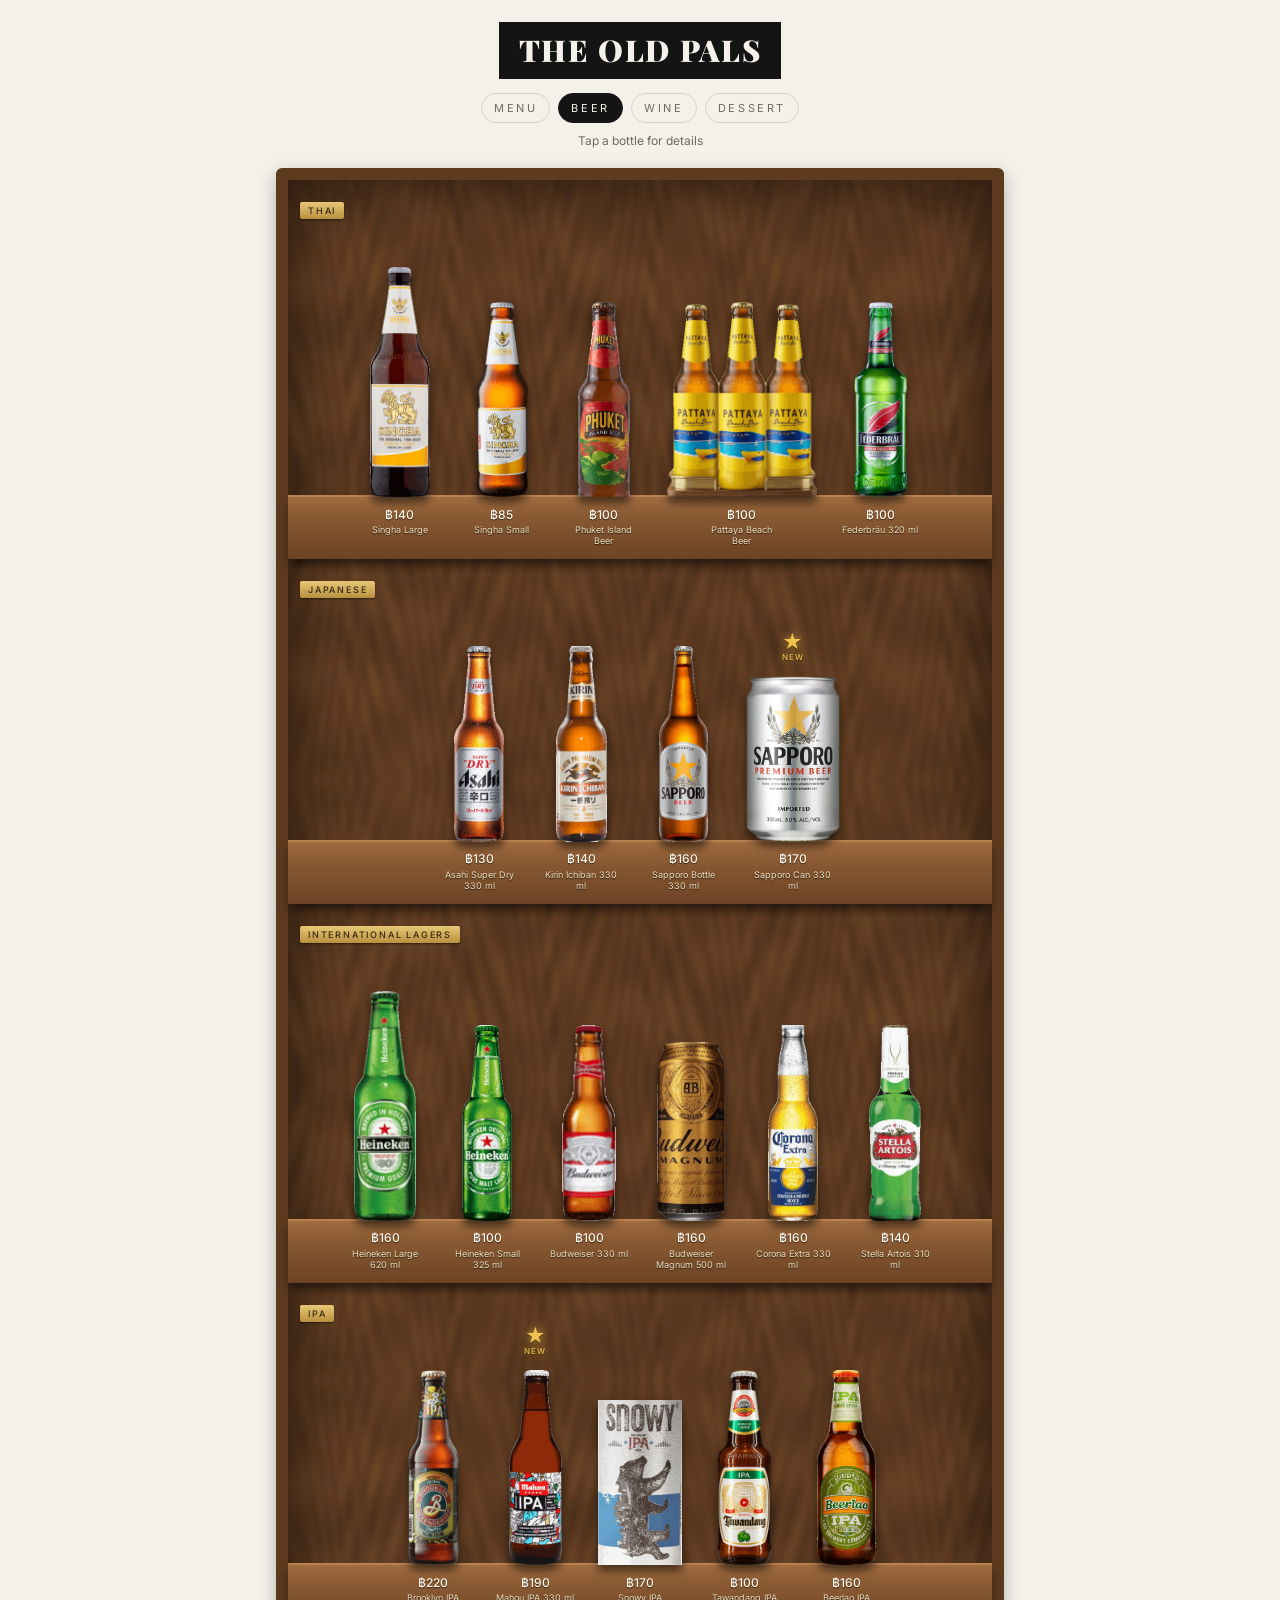
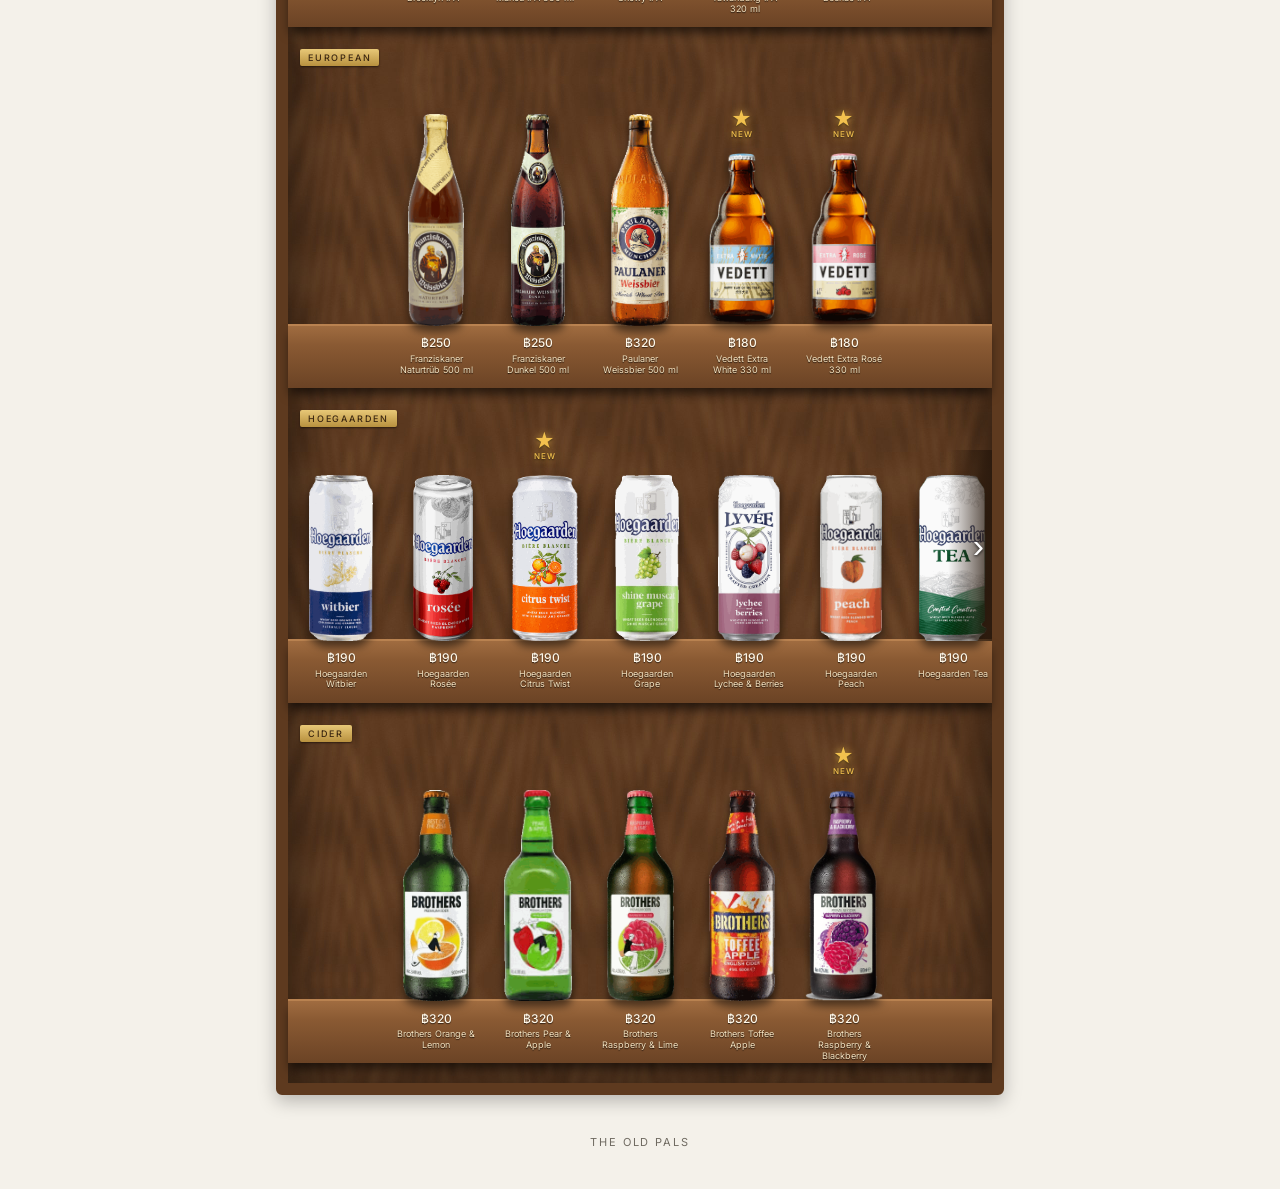
==== beer.html @ 21e3bc86 "Dessert: remove Strawberry Cheesecake; wrap shelves into rows so nothing scrolls sideways Co-Authore" ====
<!DOCTYPE html>
<html lang="en">
<head>
<meta charset="utf-8">
<meta name="viewport" content="width=device-width, initial-scale=1, viewport-fit=cover">
<title>The Old Pals — Beer</title>
<meta name="theme-color" content="#111111">
<meta name="description" content="The Old Pals beer shelf">
<link rel="preconnect" href="https://fonts.googleapis.com">
<link rel="preconnect" href="https://fonts.gstatic.com" crossorigin>
<link href="https://fonts.googleapis.com/css2?family=Playfair+Display:wght@700;900&family=Inter:wght@400;500&display=swap" rel="stylesheet">
<link rel="stylesheet" href="shelf.css?v=6">
</head>
<body data-menu="beer.json">

<header>
  <div class="wordmark">The Old Pals</div>
  <nav>
    <a href="./">Menu</a>
    <a href="beer.html" aria-current="page">Beer</a>
    <a href="wine.html">Wine</a>
    <a href="dessert.html">Dessert</a>
  </nav>
  <p class="hint">Tap a bottle for details</p>
</header>

<main>
  <div class="cabinet" id="cabinet"><div class="state">Loading…</div></div>
</main>

<footer>The Old Pals</footer>

<div id="card" role="dialog" aria-modal="true" aria-labelledby="cardName">
  <div class="sheet">
    <button id="closeBtn" aria-label="Close">&times;</button>
    <img id="cardImg" alt="">
    <h2 id="cardName"></h2>
    <div class="meta" id="cardMeta"></div>
    <span class="new" id="cardNew">&#9733; NEW</span>
    <div class="vivino" id="cardVivino"></div>
    <div class="taste" id="cardTaste"></div>
    <p id="cardDetail"></p>
    <div class="price" id="cardPrice"></div>
  </div>
</div>

<script src="shelf.js?v=6"></script>
</body>
</html>
---- shelf.css ----
/* Shared look for beer.html and wine.html. Matches index.html (paper + ink). */
:root{
  --paper:#f4f1ea;
  --ink:#141414;
  --muted:#6f6a61;
  --gold:#f2c14e;
  --wood:#3b2414;
  --plank:#8a5a33;
  --plank-edge:#5e3a1f;
  --bottle-h:clamp(150px,36vw,230px);
}
*{box-sizing:border-box}
html,body{margin:0;padding:0}
body{
  background:var(--paper);
  color:var(--ink);
  font-family:'Inter',system-ui,-apple-system,'Segoe UI',sans-serif;
  -webkit-text-size-adjust:100%;
  padding-bottom:env(safe-area-inset-bottom);
}
header{text-align:center;padding:22px 16px 14px}
.wordmark{
  display:inline-block;background:var(--ink);color:var(--paper);
  font-family:'Playfair Display',Georgia,serif;font-weight:900;
  font-size:clamp(20px,6.2vw,30px);line-height:1.08;letter-spacing:.055em;
  padding:12px 20px 13px;text-transform:uppercase;
}
nav{display:flex;justify-content:center;gap:8px;margin-top:14px;flex-wrap:wrap}
nav a{
  font-size:11px;letter-spacing:.24em;text-transform:uppercase;
  color:var(--muted);text-decoration:none;padding:7px 12px;border:1px solid #d8d2c6;border-radius:999px;
}
nav a[aria-current="page"]{background:var(--ink);color:var(--paper);border-color:var(--ink)}
.hint{text-align:center;color:var(--muted);font-size:12px;margin:10px 16px 0}

main{max-width:760px;margin:0 auto;padding:6px 16px 40px}

/* The cabinet: big wooden background behind all shelves */
.cabinet{
  background:var(--wood) url('shelf_images/wood.jpg') center top/600px auto repeat;
  border:12px solid var(--plank-edge);
  border-radius:6px;
  box-shadow:inset 0 0 60px rgba(0,0,0,.65), 0 6px 18px rgba(0,0,0,.25);
  padding:14px 0 6px;
}
.shelf{position:relative;margin-bottom:14px}
.sign{ /* small brass plate naming the shelf */
  position:relative;display:inline-block;margin:8px 0 0 12px;z-index:2;
  font-size:9px;letter-spacing:.2em;text-transform:uppercase;font-weight:500;
  color:#3a2610;background:linear-gradient(#e8c877,#b8913f);
  padding:3px 8px;border-radius:2px;box-shadow:0 1px 2px rgba(0,0,0,.5);
}
.shelf::after{ /* the plank the bottles stand on */
  content:"";position:absolute;left:0;right:0;bottom:0;height:34px;
  background:linear-gradient(#a06c40 0,#8a5a33 30%,#6b4325 100%);
  border-top:2px solid #b98250;
  box-shadow:0 8px 10px -2px rgba(0,0,0,.6);
  z-index:0;
}
.row{
  position:relative;z-index:1;
  display:flex;align-items:flex-end;gap:clamp(8px,3vw,24px);
  padding:48px 14px 0;
  overflow-x:auto;scrollbar-width:none;-webkit-overflow-scrolling:touch;
}
.row::-webkit-scrollbar{display:none}
.more{ /* right-edge arrow, shown only when the shelf scrolls */
  position:absolute;right:0;top:48px;bottom:34px;z-index:3;width:44px;
  display:none;align-items:center;justify-content:flex-end;padding:0 8px 0 0;
  border:0;cursor:pointer;color:#fff;font-size:34px;line-height:1;
  background:linear-gradient(to right,rgba(40,24,12,0),rgba(40,24,12,.85));
  text-shadow:0 1px 3px rgba(0,0,0,.8);
  animation:nudge 1.6s ease-in-out infinite;
}
.shelf.has-more .more{display:flex}
@keyframes nudge{50%{padding-right:2px}}
@media (prefers-reduced-motion:reduce){.more{animation:none}}
/* centred when it fits, scrollable from the first bottle when it doesn't */
.row>:first-child{margin-left:auto}
.row>:last-child{margin-right:auto}

.item{
  position:relative;flex:0 0 auto;
  display:flex;flex-direction:column;align-items:center;
  background:none;border:0;padding:0;margin:0;cursor:pointer;font:inherit;color:inherit;
}
.item img{
  display:block;height:var(--bottle-h);width:auto;
  filter:drop-shadow(0 6px 4px rgba(0,0,0,.55));
  transition:transform .15s ease;
}
.item:hover img,.item:focus-visible img{transform:translateY(-4px)}
.item:focus-visible{outline:2px solid var(--gold);outline-offset:4px;border-radius:4px}
.tag{ /* price tag sits on the front of the plank */
  height:34px;display:flex;align-items:center;justify-content:center;
  font-size:12px;font-weight:500;color:#fff8ea;white-space:nowrap;
  text-shadow:0 1px 1px rgba(0,0,0,.6);
  max-width:120px;overflow:hidden;text-overflow:ellipsis;
}
.label{ /* item name under the price, only with "showNames" */
  width:78px;height:34px;margin-top:-6px;
  font-size:9px;line-height:1.2;text-align:center;color:#f3e2c0;
  text-shadow:0 1px 1px rgba(0,0,0,.7);
  display:-webkit-box;-webkit-line-clamp:3;-webkit-box-orient:vertical;overflow:hidden;
}
.show-names .shelf::after{height:62px}
.show-names .more{bottom:62px}
.star{
  position:absolute;top:-44px;left:50%;transform:translateX(-50%);
  display:flex;flex-direction:column;align-items:center;gap:1px;
  color:var(--gold);font-size:20px;line-height:1;
  text-shadow:0 0 8px rgba(242,193,78,.8),0 1px 2px rgba(0,0,0,.7);
  animation:twinkle 1.8s ease-in-out infinite;
}
.star small{font-size:8px;letter-spacing:.12em;font-weight:500}
@keyframes twinkle{50%{transform:translateX(-50%) scale(1.15)}}
@media (prefers-reduced-motion:reduce){.star{animation:none}}

.state{text-align:center;color:var(--muted);font-size:14px;padding:48px 8px;line-height:1.7}
.state code{font-family:ui-monospace,Menlo,monospace;background:#e7e2d7;padding:2px 6px;border-radius:3px;font-size:13px}
.cabinet .state{color:#e9dccb}
.cabinet .state code{background:rgba(0,0,0,.35)}
footer{text-align:center;color:var(--muted);font-size:11px;letter-spacing:.18em;text-transform:uppercase;padding:0 16px 40px}

/* Detail card */
#card{
  position:fixed;inset:0;z-index:99;display:none;
  background:rgba(10,10,10,.82);
  align-items:center;justify-content:center;padding:16px;
}
#card.open{display:flex}
.sheet{
  position:relative;background:var(--paper);border-radius:8px;
  width:100%;max-width:420px;max-height:90vh;overflow:auto;
  padding:22px 20px 24px;text-align:center;
}
.sheet img{height:min(46vh,320px);width:auto;max-width:100%;filter:drop-shadow(0 6px 6px rgba(0,0,0,.35))}
.sheet h2{font-family:'Playfair Display',Georgia,serif;font-weight:700;font-size:24px;margin:12px 0 4px}
.sheet .new{display:inline-block;background:var(--ink);color:var(--gold);font-size:10px;letter-spacing:.2em;padding:4px 8px;border-radius:3px;margin-bottom:6px}
.sheet p{color:var(--muted);font-size:14px;line-height:1.6;margin:6px 0 12px;white-space:pre-line;text-align:left}
.sheet .meta{color:var(--muted);font-size:12px;letter-spacing:.14em;text-transform:uppercase;margin:0 0 8px}
.sheet .meta:empty,.sheet .vivino:empty,.sheet .taste:empty{display:none}
.sheet .vivino{font-size:14px;color:var(--muted);margin:4px 0 10px}
.sheet .vivino b{color:#b8862b;font-size:18px;margin-right:4px}
.sheet .taste{margin:6px auto 12px;max-width:320px;text-align:left}
.meter{display:flex;align-items:center;gap:10px;margin:7px 0;font-size:12px;color:var(--ink)}
.meter .label{flex:0 0 132px}
.meter .bar{flex:1;height:8px;background:#e2dccf;border-radius:4px;overflow:hidden}
.meter .bar i{display:block;height:100%;background:linear-gradient(90deg,#8a2a3a,#b8862b);border-radius:4px}
.group{ /* Old World / New World heading inside the cabinet */
  margin:10px 12px 2px;padding:6px 0 4px;text-align:center;
  font-family:'Playfair Display',Georgia,serif;font-weight:700;font-size:18px;
  letter-spacing:.24em;text-transform:uppercase;color:#f3e2c0;
  border-top:1px solid rgba(243,226,192,.35);border-bottom:1px solid rgba(243,226,192,.35);
  text-shadow:0 1px 2px rgba(0,0,0,.6);
}
.sheet .price{font-family:'Playfair Display',Georgia,serif;font-size:22px;font-weight:700}
#closeBtn{
  position:absolute;top:8px;right:8px;width:36px;height:36px;border:0;border-radius:50%;
  background:#e7e2d7;color:#111;font-size:20px;line-height:36px;cursor:pointer;
}
@media print{nav,.hint,footer{display:none}}

/* "wrap": true — items flow into rows that fit the screen, no sideways scroll.
   Each item carries its own piece of plank so a row reads as one shelf. */
.wrap .row{
  display:grid;grid-template-columns:repeat(auto-fill,minmax(150px,1fr));
  column-gap:0;row-gap:54px;align-items:end;overflow:visible;padding:50px 10px 0;
}
.wrap .row>:first-child,.wrap .row>:last-child{margin:0}
.wrap .shelf::after{display:none}
.wrap .more{display:none!important}
.wrap .item{justify-content:flex-end;width:100%}
.wrap .item img{width:86%;height:auto!important;max-height:calc(var(--bottle-h) * .62);object-fit:contain}
.wrap .tag{
  align-self:stretch;max-width:none;margin-top:-4px;
  background:linear-gradient(#a06c40,#8a5a33);border-top:2px solid #b98250;
}
.wrap .label{
  align-self:stretch;width:auto;margin-top:0;padding:0 6px;height:38px;
  background:linear-gradient(#8a5a33,#6b4325);box-shadow:0 8px 10px -2px rgba(0,0,0,.6);
}
.wrap .star{top:-46px}
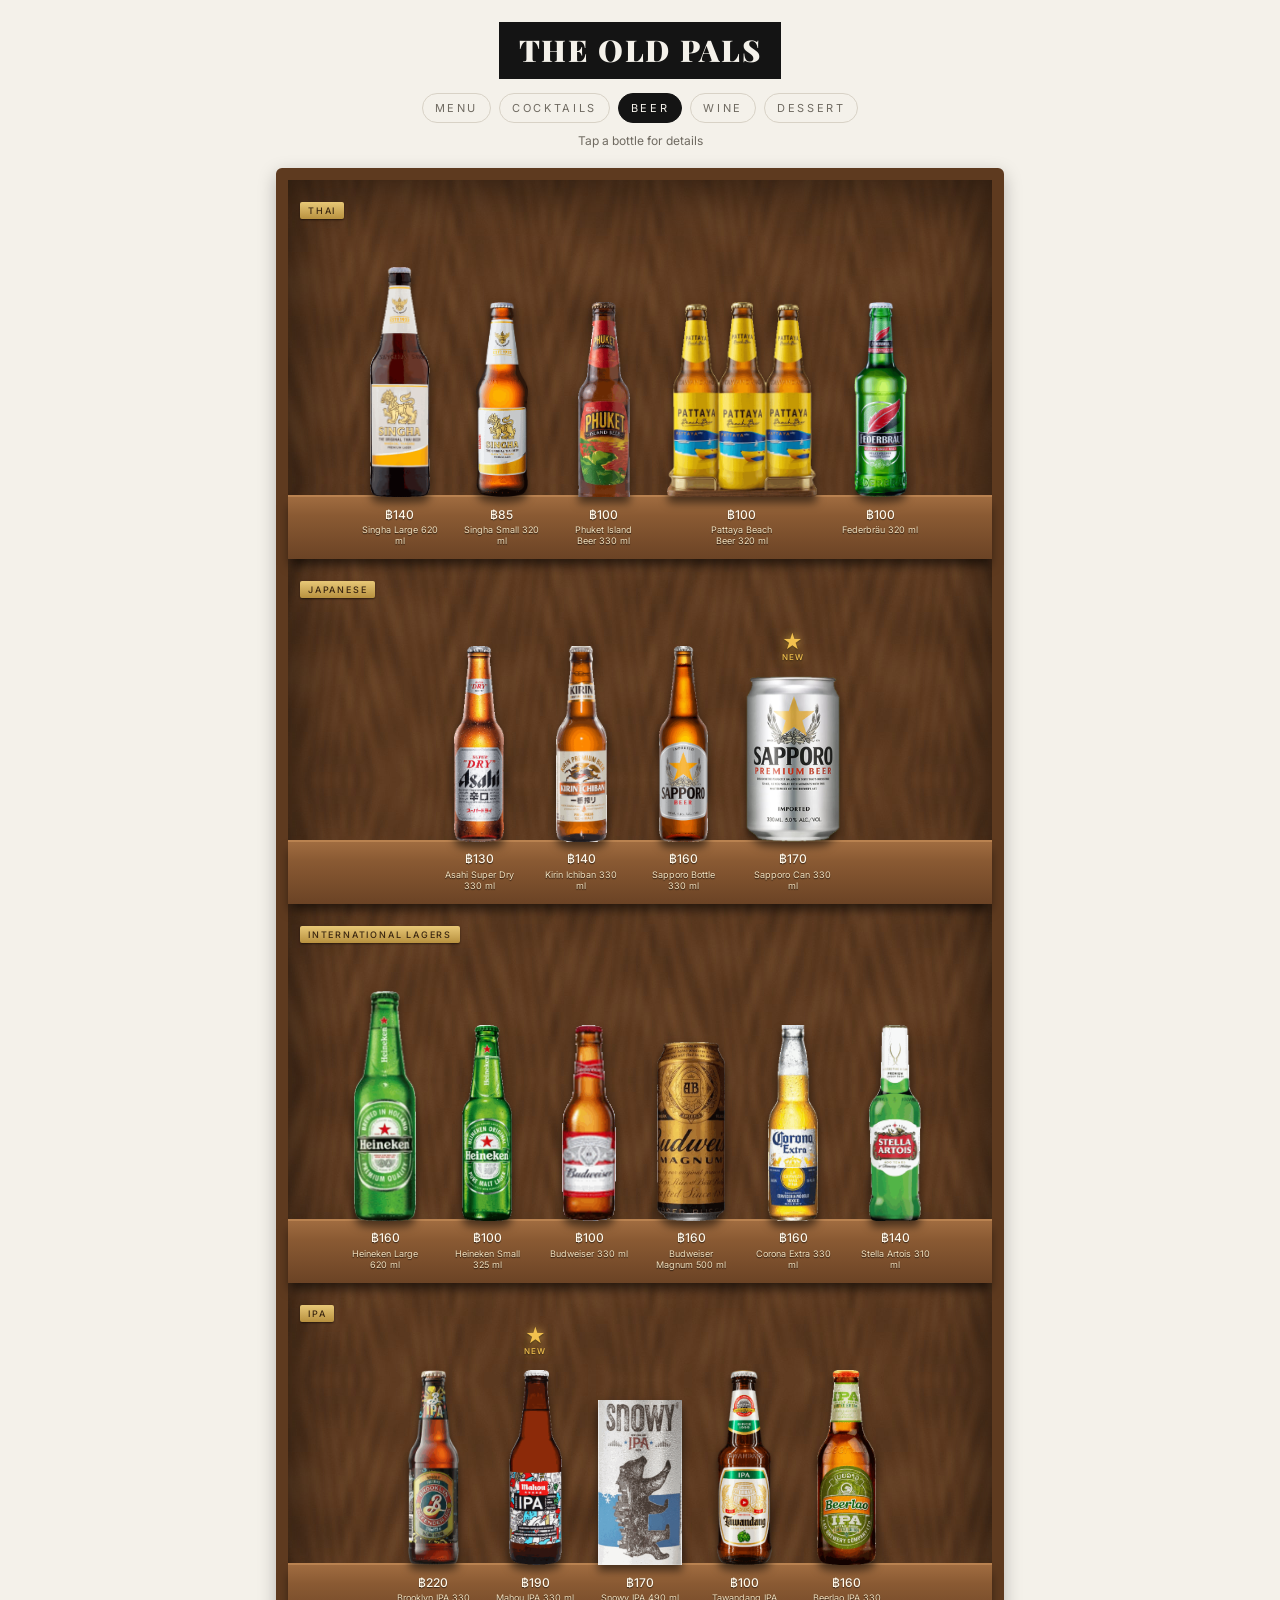
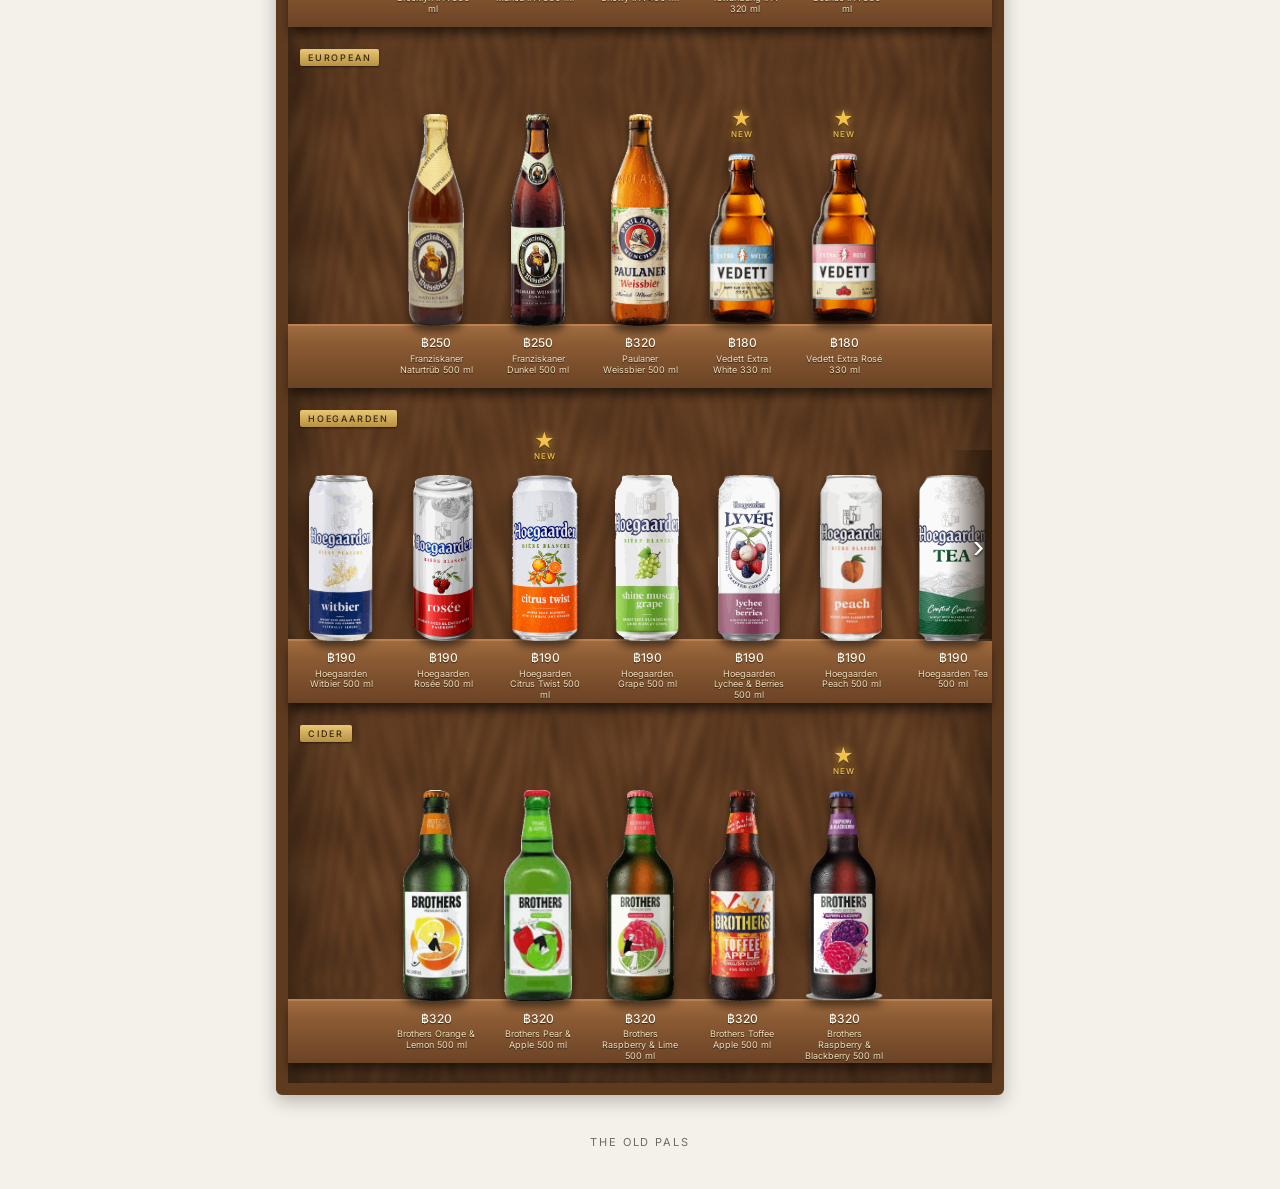
==== commit 3726626c: "Add Cocktails page (cocktail.html) with 21 drinks from Silom POS - cocktail.json: names (EN/TH), pri" ====
--- a/beer.html
+++ b/beer.html
@@ -9,7 +9,7 @@
 <link rel="preconnect" href="https://fonts.googleapis.com">
 <link rel="preconnect" href="https://fonts.gstatic.com" crossorigin>
 <link href="https://fonts.googleapis.com/css2?family=Playfair+Display:wght@700;900&family=Inter:wght@400;500&display=swap" rel="stylesheet">
-<link rel="stylesheet" href="shelf.css?v=6">
+<link rel="stylesheet" href="shelf.css?v=9">
 </head>
 <body data-menu="beer.json">
 
@@ -17,6 +17,7 @@
   <div class="wordmark">The Old Pals</div>
   <nav>
     <a href="./">Menu</a>
+    <a href="cocktail.html">Cocktails</a>
     <a href="beer.html" aria-current="page">Beer</a>
     <a href="wine.html">Wine</a>
     <a href="dessert.html">Dessert</a>
--- a/shelf.css
+++ b/shelf.css
@@ -134,7 +134,7 @@
   width:100%;max-width:420px;max-height:90vh;overflow:auto;
   padding:22px 20px 24px;text-align:center;
 }
-.sheet img{height:min(46vh,320px);width:auto;max-width:100%;filter:drop-shadow(0 6px 6px rgba(0,0,0,.35))}
+.sheet img{height:auto;max-height:min(46vh,320px);width:auto;max-width:100%;object-fit:contain;filter:drop-shadow(0 6px 6px rgba(0,0,0,.35))}
 .sheet h2{font-family:'Playfair Display',Georgia,serif;font-weight:700;font-size:24px;margin:12px 0 4px}
 .sheet .new{display:inline-block;background:var(--ink);color:var(--gold);font-size:10px;letter-spacing:.2em;padding:4px 8px;border-radius:3px;margin-bottom:6px}
 .sheet p{color:var(--muted);font-size:14px;line-height:1.6;margin:6px 0 12px;white-space:pre-line;text-align:left}
@@ -171,7 +171,7 @@
 .wrap .shelf::after{display:none}
 .wrap .more{display:none!important}
 .wrap .item{justify-content:flex-end;width:100%}
-.wrap .item img{width:86%;height:auto!important;max-height:calc(var(--bottle-h) * .62);object-fit:contain}
+.wrap .item img{width:92%;height:auto!important;max-height:240px;object-fit:contain}
 .wrap .tag{
   align-self:stretch;max-width:none;margin-top:-4px;
   background:linear-gradient(#a06c40,#8a5a33);border-top:2px solid #b98250;
@@ -181,3 +181,10 @@
   background:linear-gradient(#8a5a33,#6b4325);box-shadow:0 8px 10px -2px rgba(0,0,0,.6);
 }
 .wrap .star{top:-46px}
+
+/* Bigger, clearer price and name on the dessert rows */
+.wrap .tag{font-size:21px;font-weight:700;color:#fff;text-shadow:0 1px 2px rgba(0,0,0,.55);padding-top:6px;height:auto}
+.wrap .label{font-size:16px;font-weight:600;line-height:1.25;color:#fff;
+  text-shadow:0 1px 2px rgba(0,0,0,.6);height:auto;min-height:62px;padding:2px 8px 10px;
+  white-space:normal;overflow:visible;display:flex;align-items:flex-start;justify-content:center}
+@media (min-width:600px){.wrap .item img{max-height:200px}}
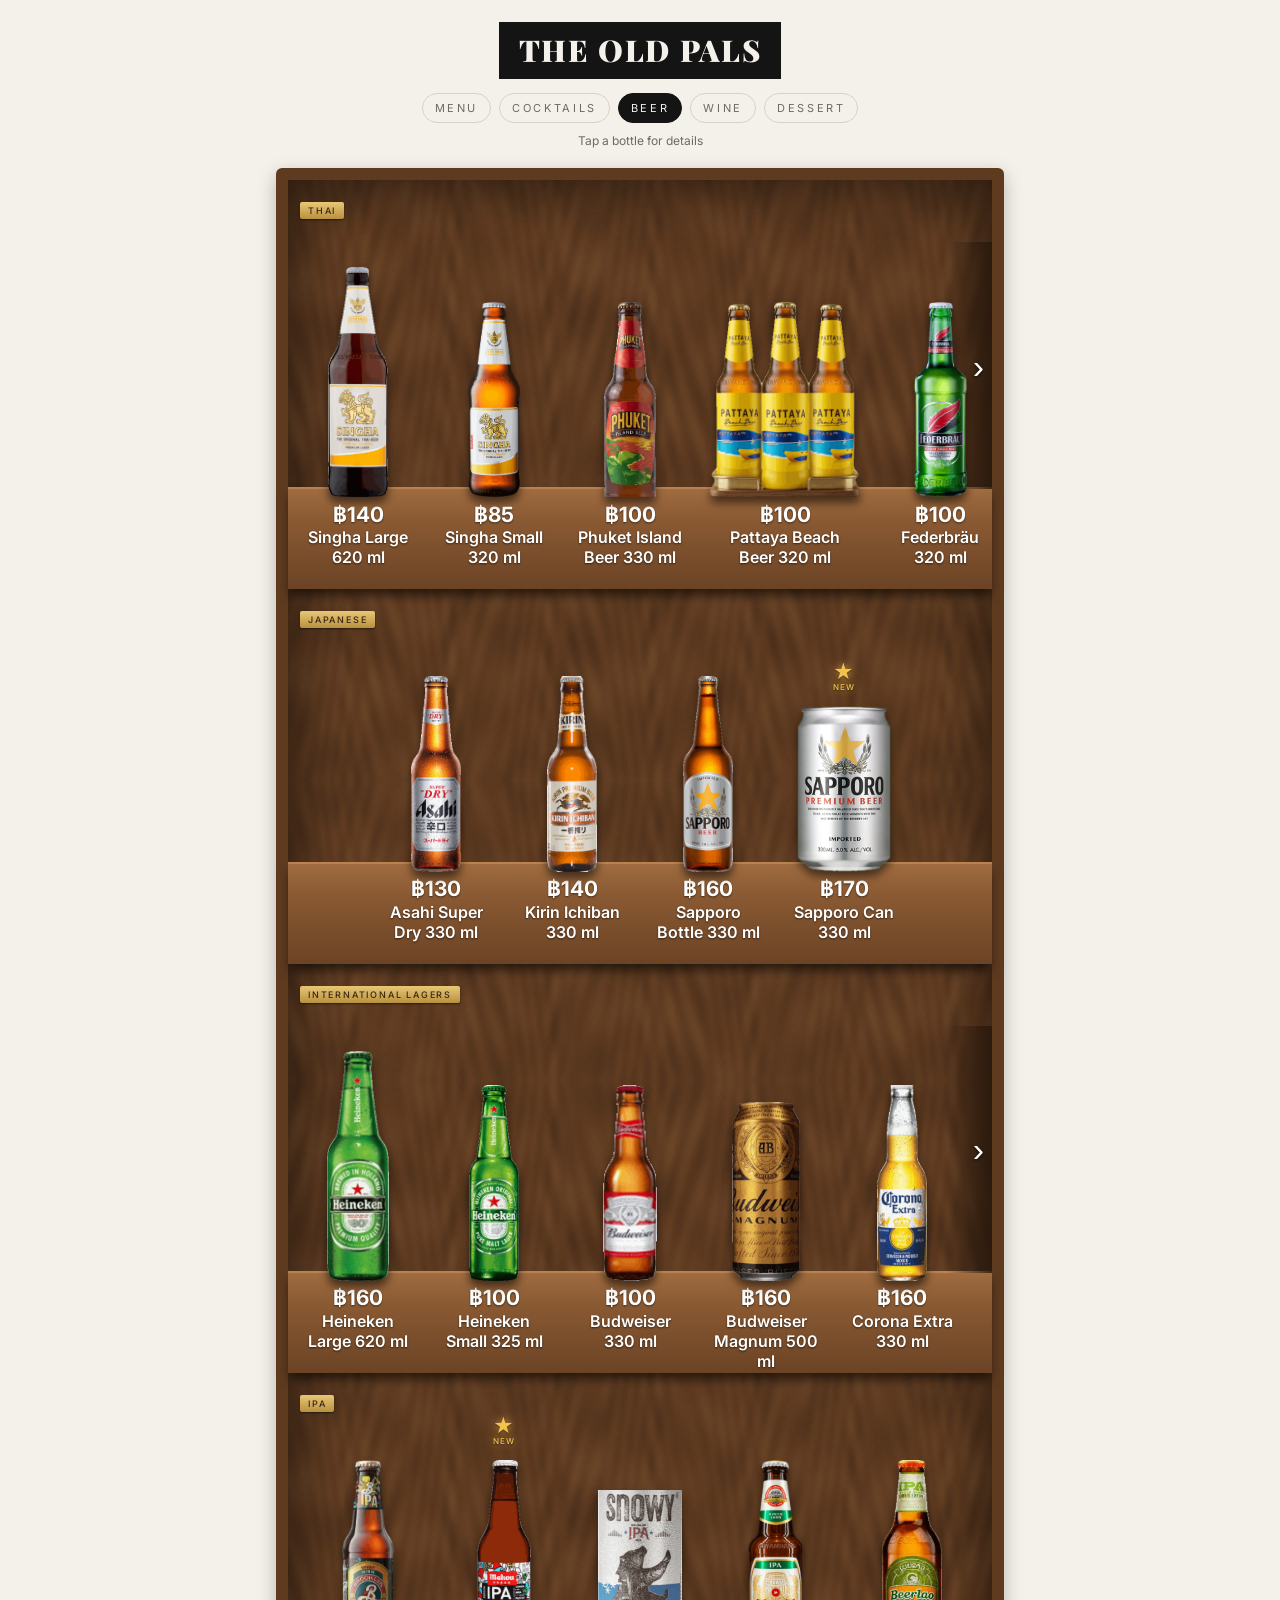
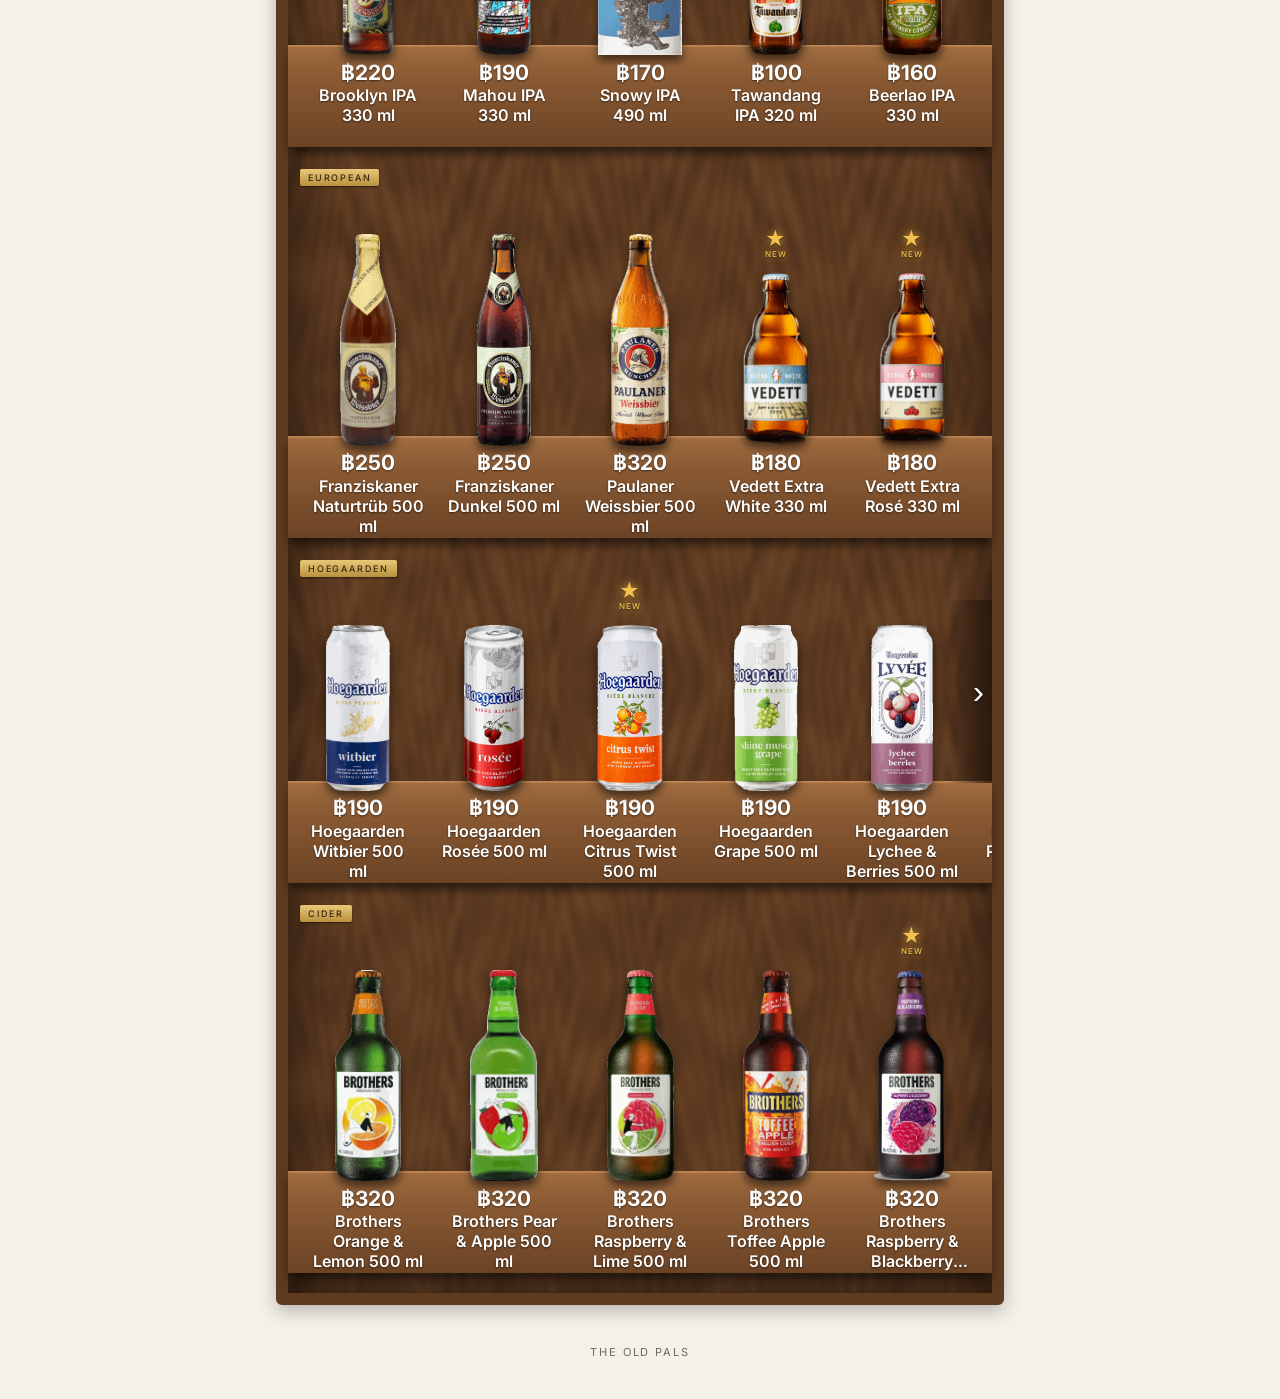
==== commit 4b9dcd73: "Shelf: bigger price and name text on beer and wine, same as dessert Co-Authored-By: Claude Opus 5.5 " ====
--- a/beer.html
+++ b/beer.html
@@ -9,7 +9,7 @@
 <link rel="preconnect" href="https://fonts.googleapis.com">
 <link rel="preconnect" href="https://fonts.gstatic.com" crossorigin>
 <link href="https://fonts.googleapis.com/css2?family=Playfair+Display:wght@700;900&family=Inter:wght@400;500&display=swap" rel="stylesheet">
-<link rel="stylesheet" href="shelf.css?v=9">
+<link rel="stylesheet" href="shelf.css?v=10">
 </head>
 <body data-menu="beer.json">
 
--- a/shelf.css
+++ b/shelf.css
@@ -188,3 +188,9 @@
   text-shadow:0 1px 2px rgba(0,0,0,.6);height:auto;min-height:62px;padding:2px 8px 10px;
   white-space:normal;overflow:visible;display:flex;align-items:flex-start;justify-content:center}
 @media (min-width:600px){.wrap .item img{max-height:200px}}
+
+/* Beer and wine rows: same big price and name as the dessert rows */
+.cabinet:not(.wrap) .item .tag{font-size:21px;font-weight:700;color:#fff;text-shadow:0 1px 2px rgba(0,0,0,.55);max-width:none}
+.cabinet:not(.wrap) .item .label{width:112px;height:62px;margin-top:-4px;font-size:16px;font-weight:600;line-height:1.25;color:#fff;text-shadow:0 1px 2px rgba(0,0,0,.6)}
+.show-names:not(.wrap) .shelf::after{height:100px}
+.show-names:not(.wrap) .more{bottom:100px}
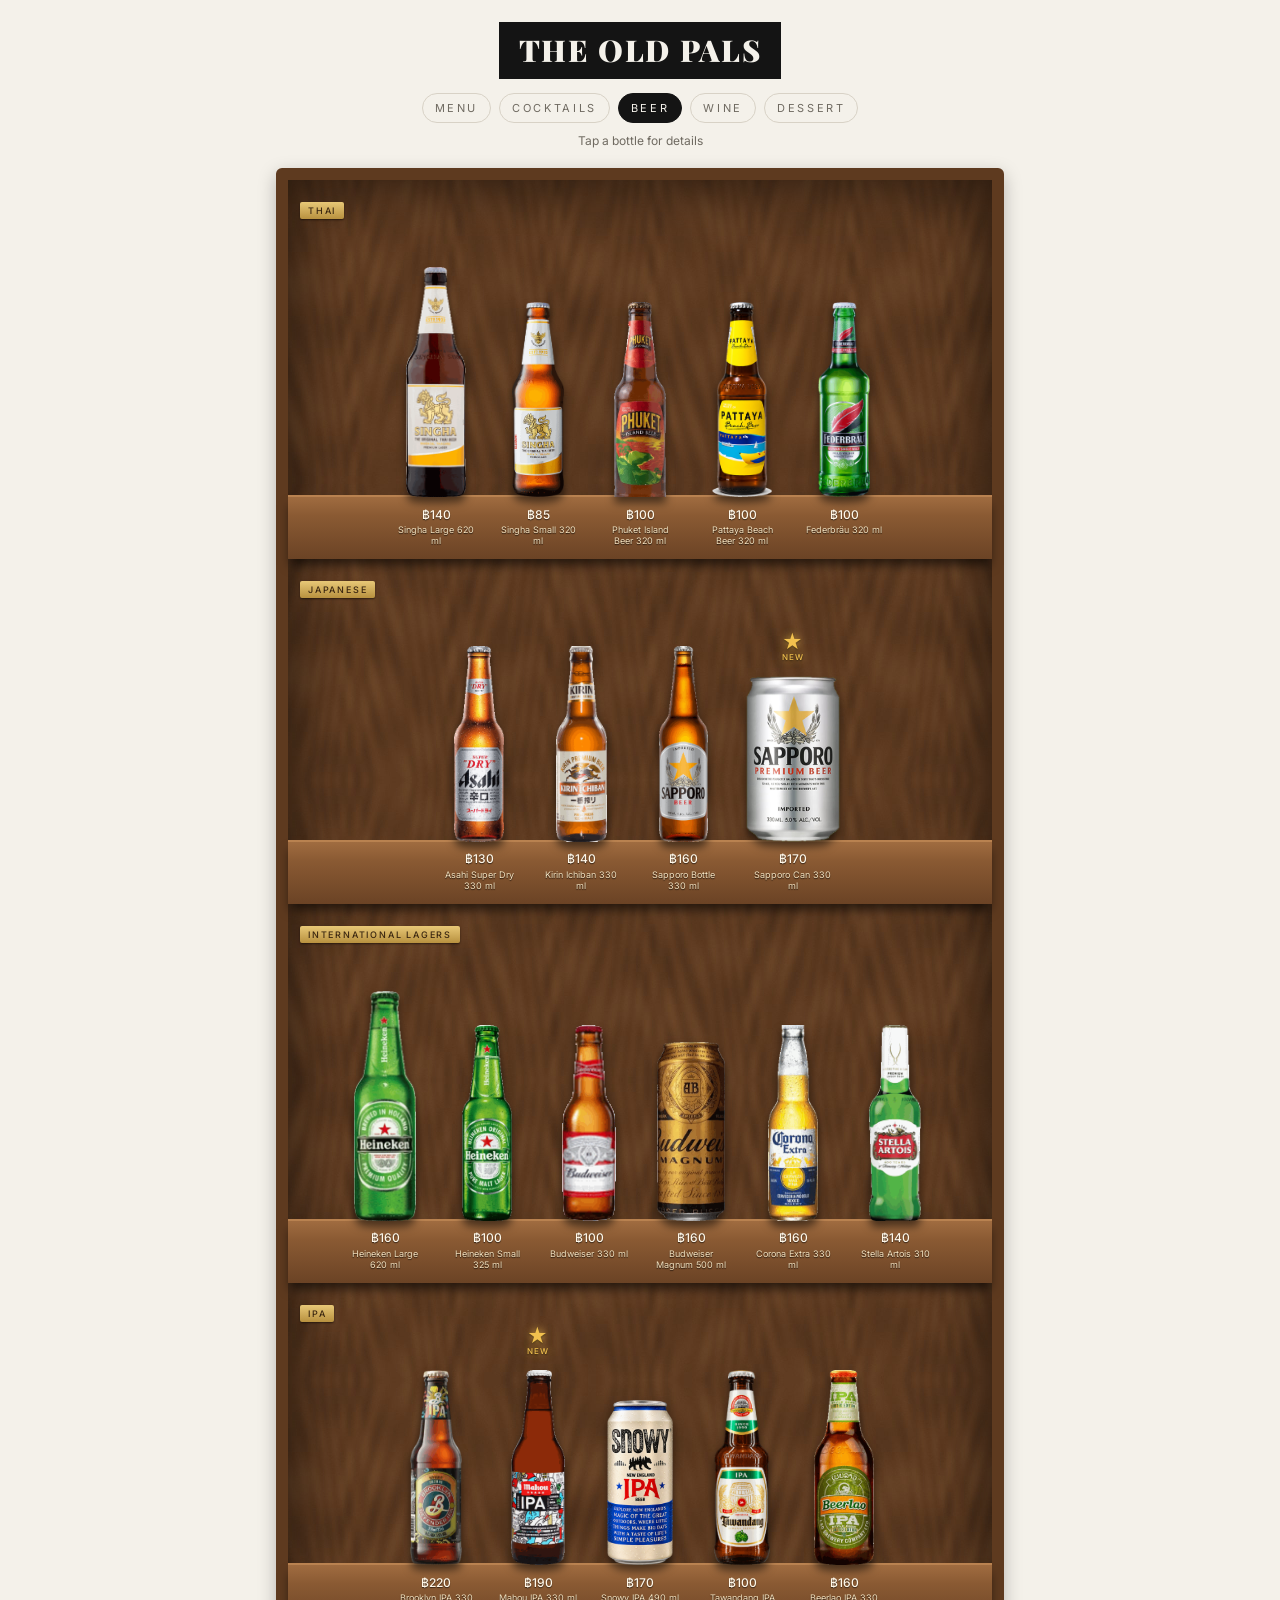
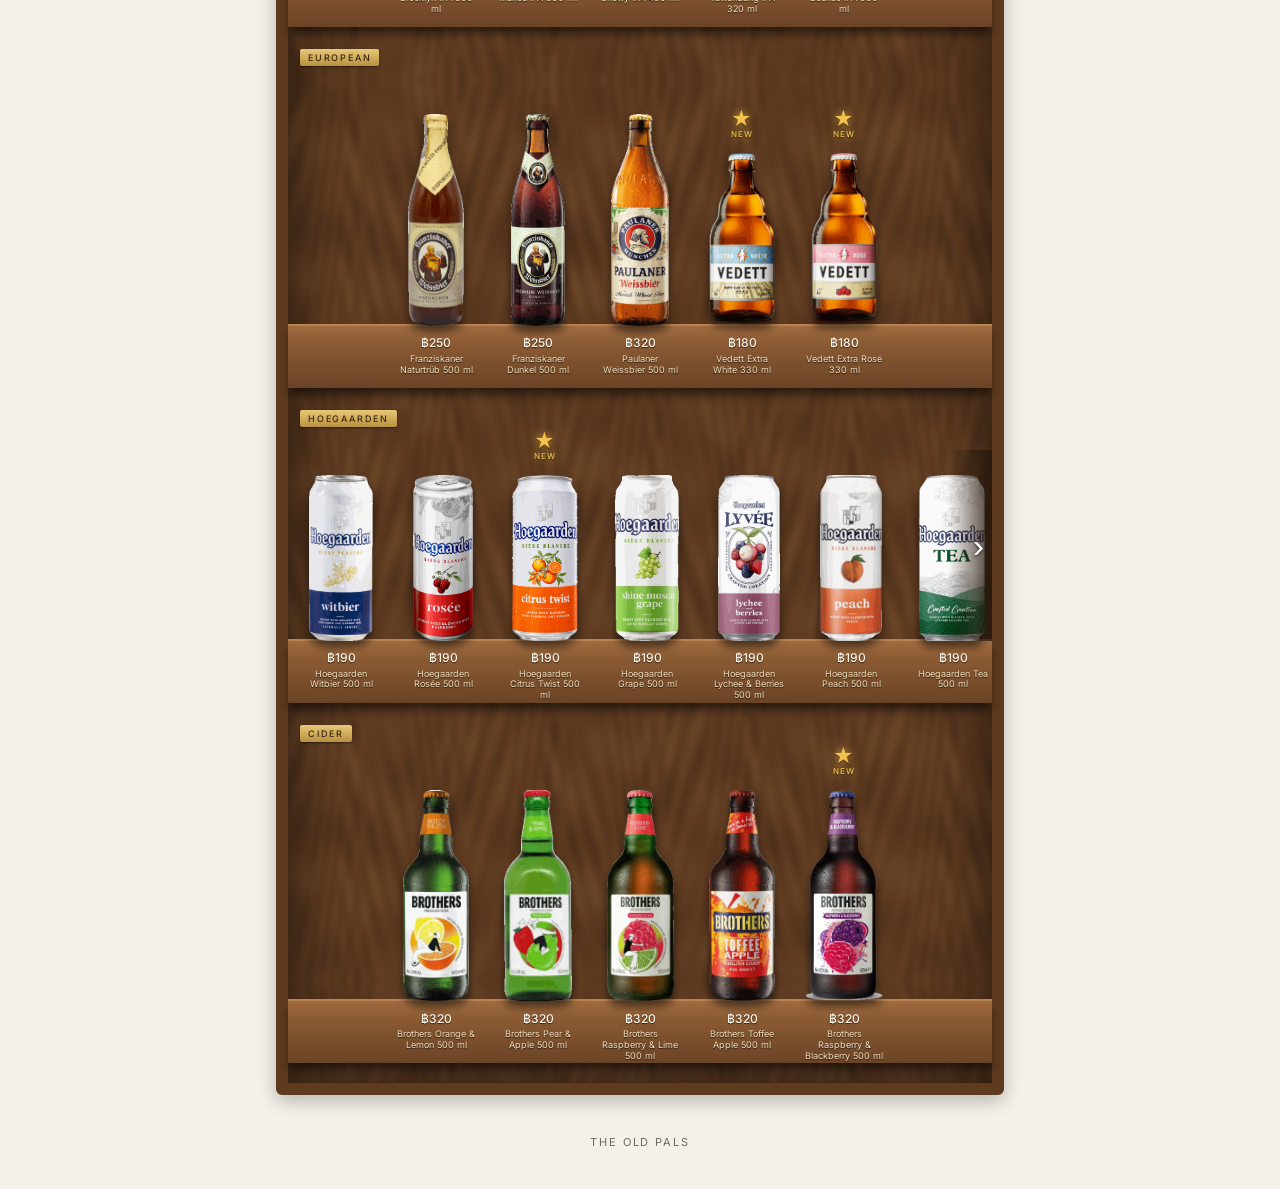
==== commit 8c7501a9: "Shelf tap card: readable taste meter (label reset, score number) The shelf name-tag .label rule (9px" ====
--- a/beer.html
+++ b/beer.html
@@ -45,6 +45,6 @@
   </div>
 </div>
 
-<script src="shelf.js?v=6"></script>
+<script src="shelf.js?v=7"></script>
 </body>
 </html>
--- a/shelf.css
+++ b/shelf.css
@@ -142,9 +142,13 @@
 .sheet .meta:empty,.sheet .vivino:empty,.sheet .taste:empty{display:none}
 .sheet .vivino{font-size:14px;color:var(--muted);margin:4px 0 10px}
 .sheet .vivino b{color:#b8862b;font-size:18px;margin-right:4px}
-.sheet .taste{margin:6px auto 12px;max-width:320px;text-align:left}
+.sheet .taste{margin:6px auto 12px;max-width:340px;text-align:left}
 .meter{display:flex;align-items:center;gap:10px;margin:7px 0;font-size:12px;color:var(--ink)}
-.meter .label{flex:0 0 132px}
+.meter .label{ /* reset the shelf name-tag .label so the meter text is readable */
+  flex:0 0 150px;width:auto;height:auto;margin:0;display:block;overflow:visible;white-space:nowrap;
+  font-size:13px;line-height:1.3;text-align:left;color:var(--ink);text-shadow:none;
+}
+.meter .num{flex:0 0 26px;text-align:right;font-size:12px;color:var(--muted);font-variant-numeric:tabular-nums}
 .meter .bar{flex:1;height:8px;background:#e2dccf;border-radius:4px;overflow:hidden}
 .meter .bar i{display:block;height:100%;background:linear-gradient(90deg,#8a2a3a,#b8862b);border-radius:4px}
 .group{ /* Old World / New World heading inside the cabinet */
@@ -188,9 +192,3 @@
   text-shadow:0 1px 2px rgba(0,0,0,.6);height:auto;min-height:62px;padding:2px 8px 10px;
   white-space:normal;overflow:visible;display:flex;align-items:flex-start;justify-content:center}
 @media (min-width:600px){.wrap .item img{max-height:200px}}
-
-/* Beer and wine rows: same big price and name as the dessert rows */
-.cabinet:not(.wrap) .item .tag{font-size:21px;font-weight:700;color:#fff;text-shadow:0 1px 2px rgba(0,0,0,.55);max-width:none}
-.cabinet:not(.wrap) .item .label{width:112px;height:62px;margin-top:-4px;font-size:16px;font-weight:600;line-height:1.25;color:#fff;text-shadow:0 1px 2px rgba(0,0,0,.6)}
-.show-names:not(.wrap) .shelf::after{height:100px}
-.show-names:not(.wrap) .more{bottom:100px}
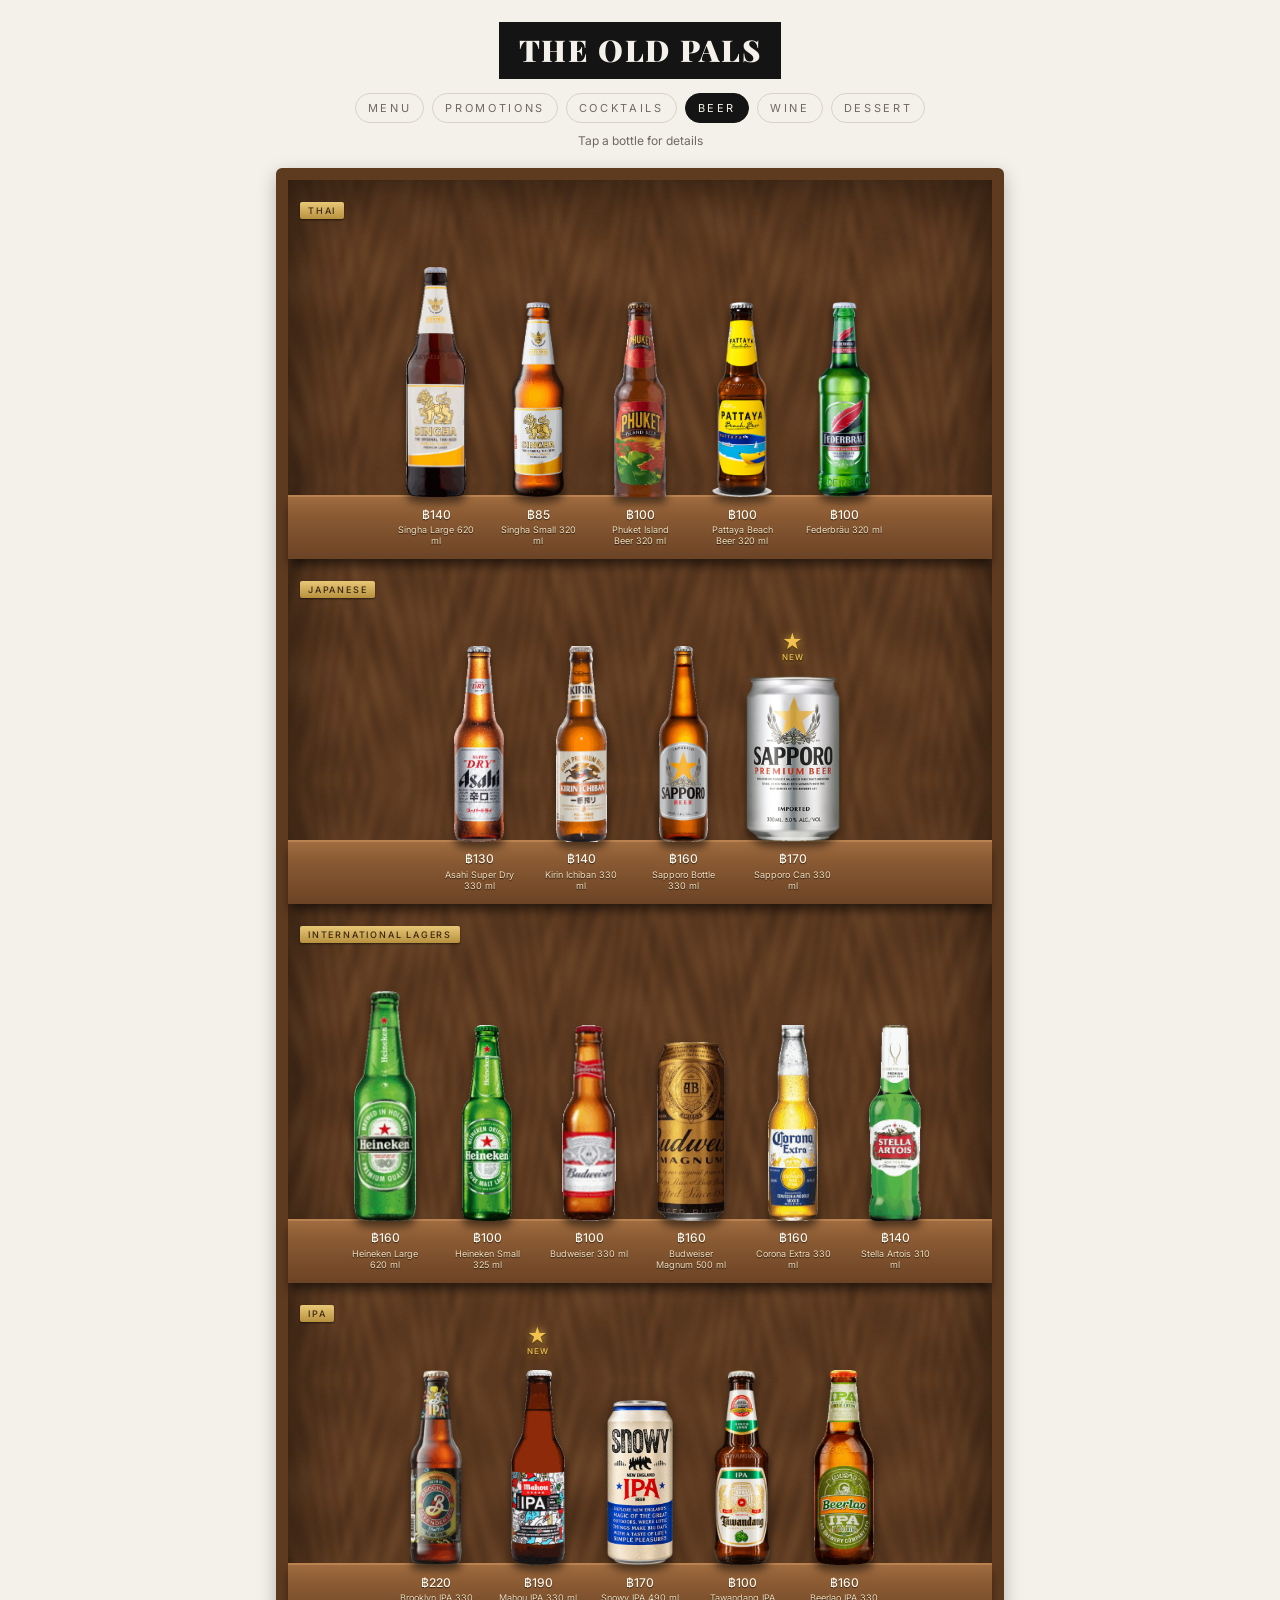
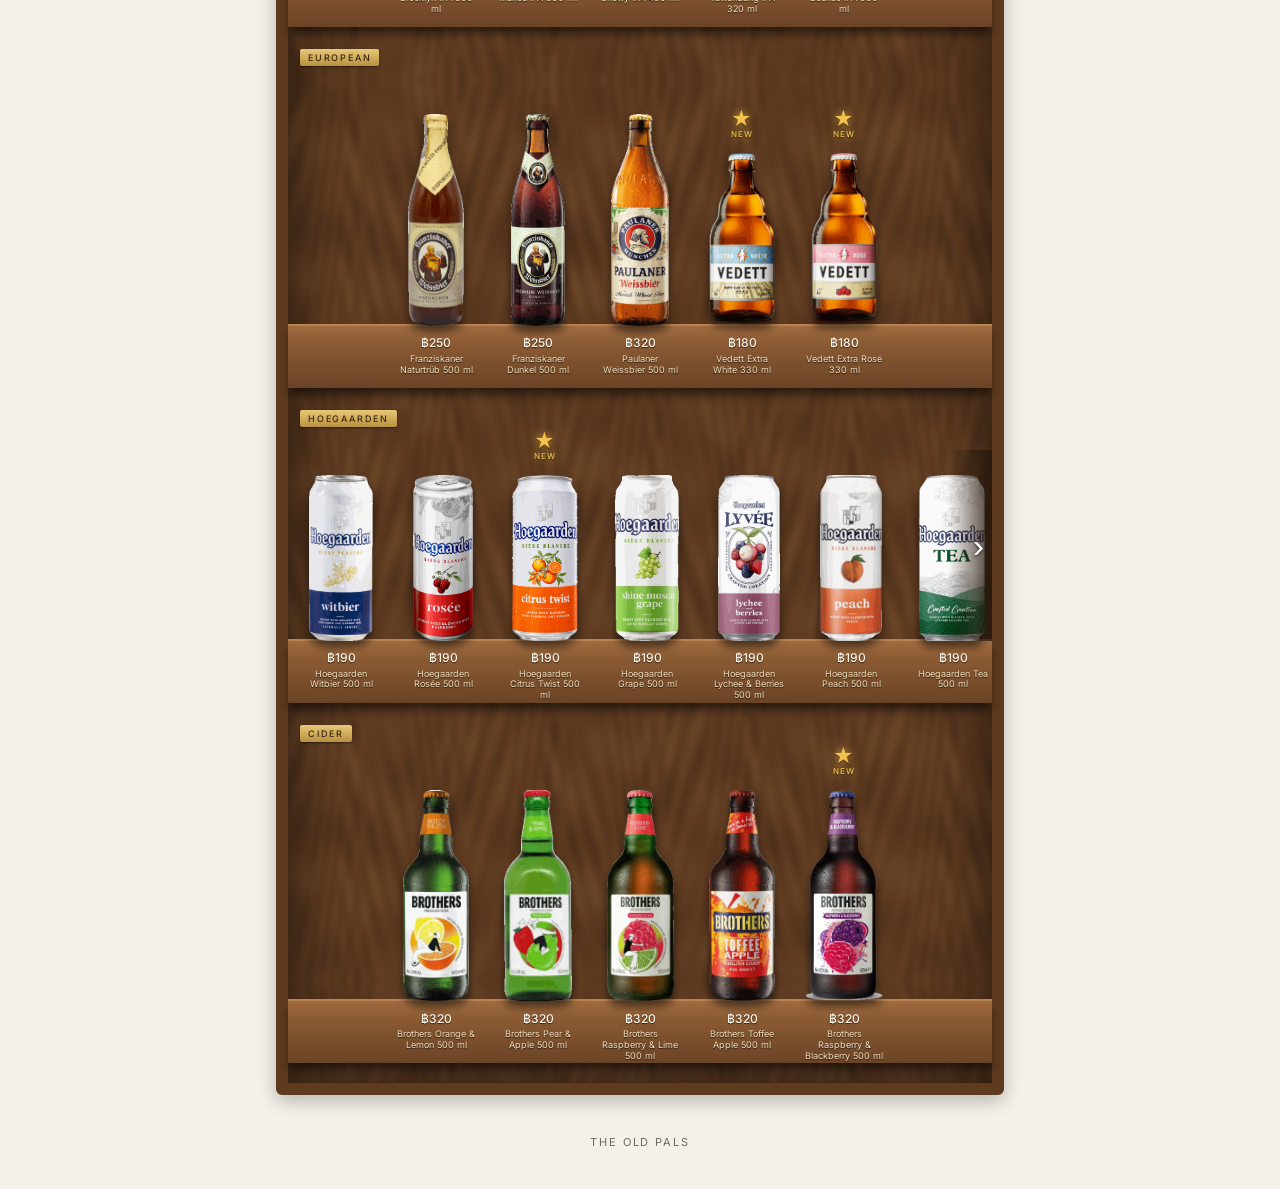
==== commit 31893c66: "Add Promotions tab: Mojito, Gin Tonic, Screwdriver, Highball at 150 THB New promotion.html (reuses c" ====
--- a/beer.html
+++ b/beer.html
@@ -17,6 +17,7 @@
   <div class="wordmark">The Old Pals</div>
   <nav>
     <a href="./">Menu</a>
+    <a href="promotion.html">Promotions</a>
     <a href="cocktail.html">Cocktails</a>
     <a href="beer.html" aria-current="page">Beer</a>
     <a href="wine.html">Wine</a>
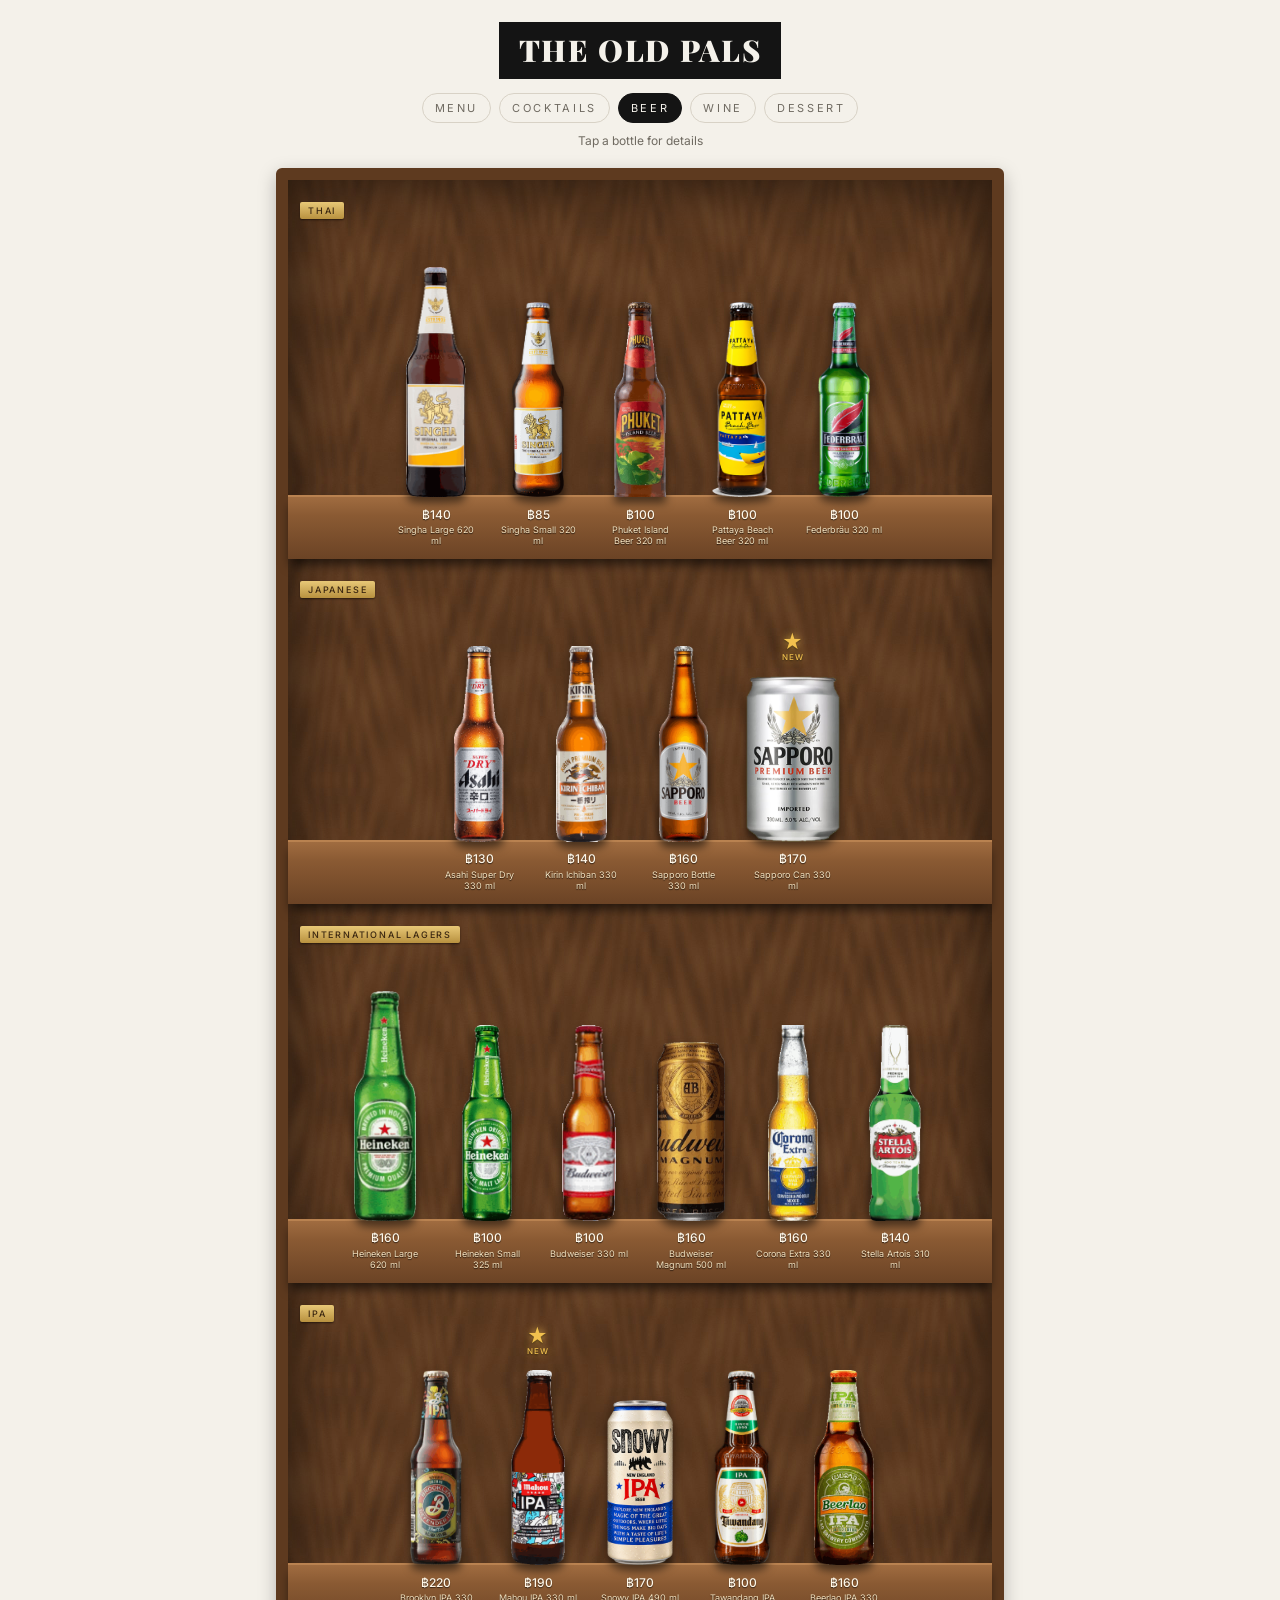
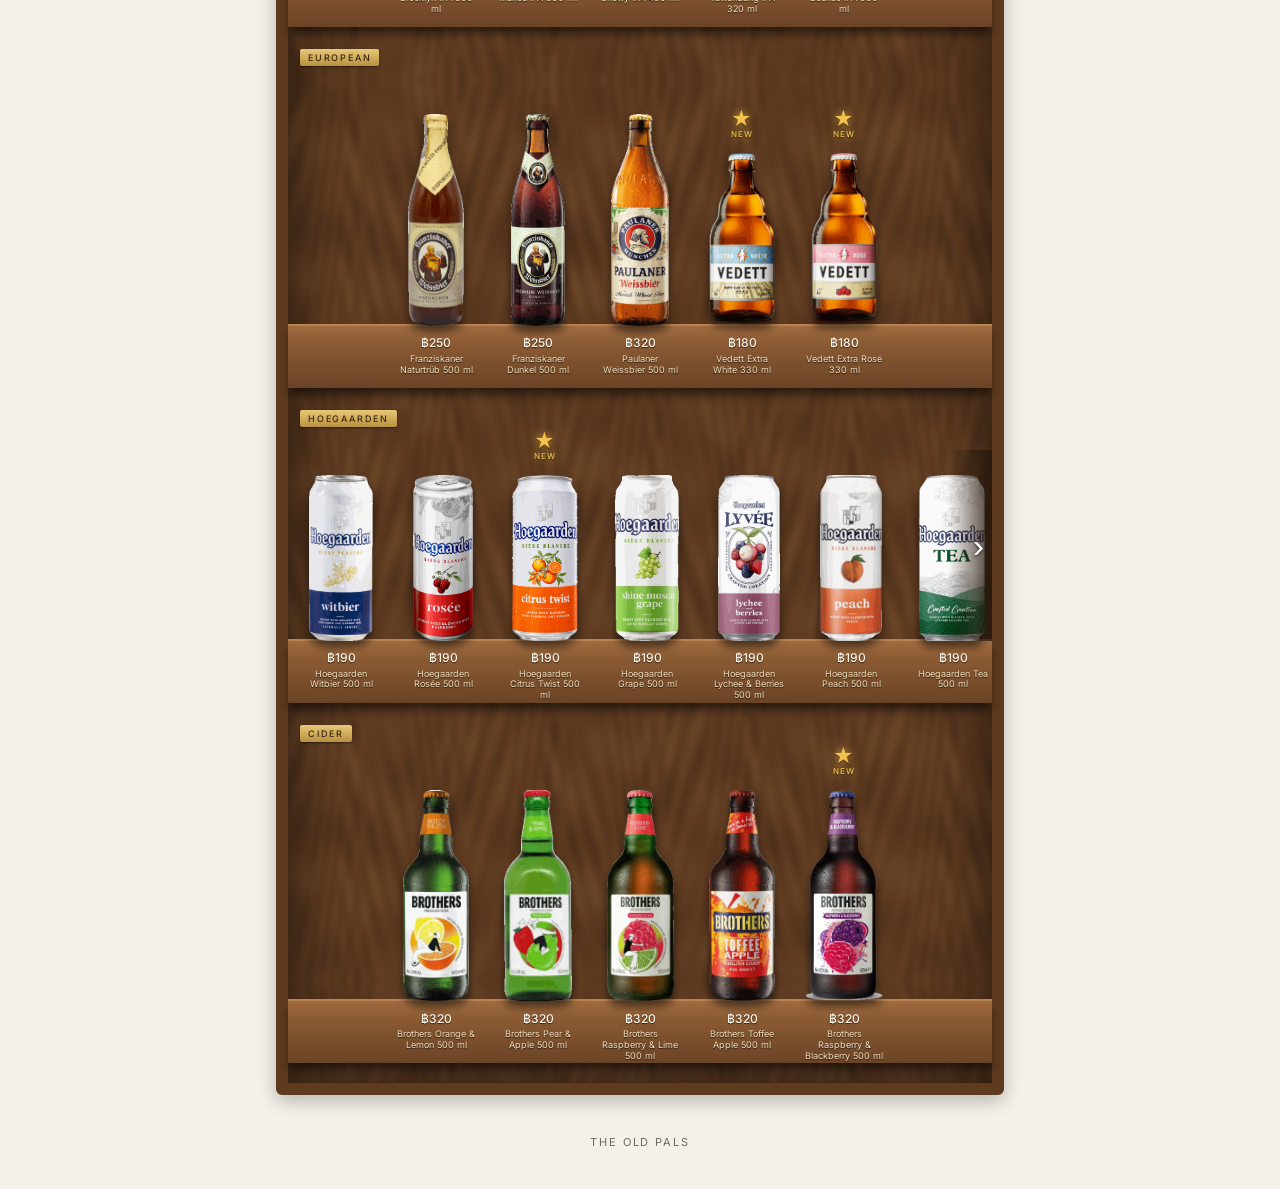
==== commit 52733c28: "Promotions: hide past Songkran sections; tab hides itself when empty promotion.json: both sections m" ====
--- a/beer.html
+++ b/beer.html
@@ -17,7 +17,7 @@
   <div class="wordmark">The Old Pals</div>
   <nav>
     <a href="./">Menu</a>
-    <a href="promotion.html">Promotions</a>
+    <a href="promotion.html" hidden>Promotions</a>
     <a href="cocktail.html">Cocktails</a>
     <a href="beer.html" aria-current="page">Beer</a>
     <a href="wine.html">Wine</a>
@@ -47,5 +47,6 @@
 </div>
 
 <script src="shelf.js?v=7"></script>
+<script src="nav.js?v=1"></script>
 </body>
 </html>
